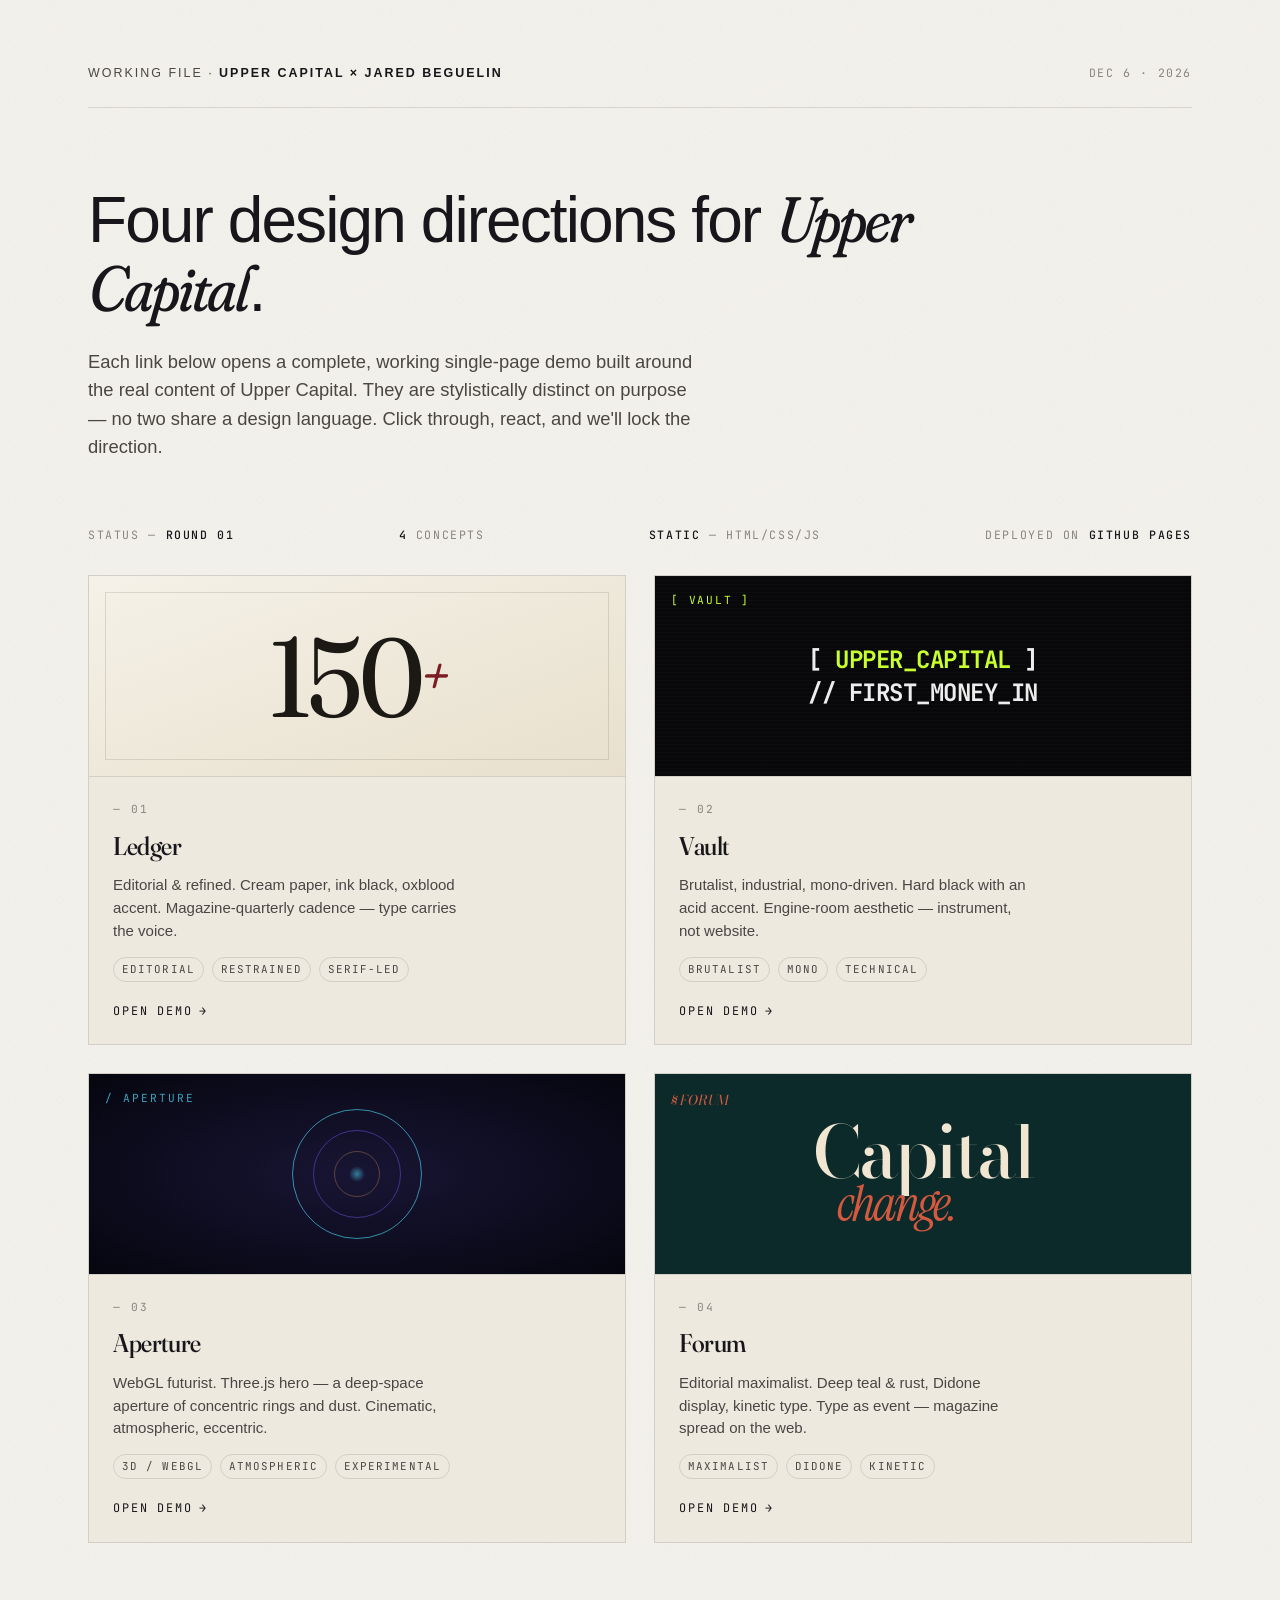
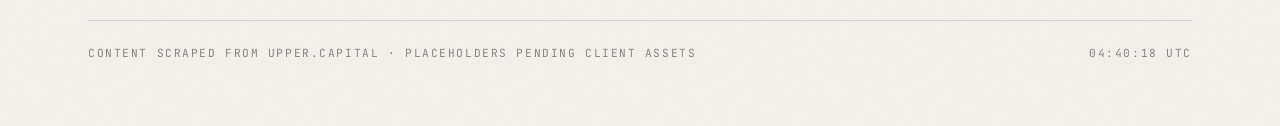
==== index.html @ 336dd20e "Add demo chooser at the root Neutral utility page listing the four concepts with stylised preview ti" ====
<!DOCTYPE html>
<html lang="en">
<head>
  <meta charset="UTF-8" />
  <meta name="viewport" content="width=device-width, initial-scale=1.0" />
  <title>Upper Capital — Design Explorations</title>
  <meta name="description" content="Four design directions for Upper Capital. Pick a vibe." />

  <link rel="preconnect" href="https://fonts.googleapis.com" />
  <link rel="preconnect" href="https://fonts.gstatic.com" crossorigin />
  <!-- Just enough fonts to render each tile's identifying type -->
  <link rel="stylesheet" href="https://fonts.googleapis.com/css2?family=Fraunces:ital,opsz,wght@0,9..144,400..600;1,9..144,400..600&family=JetBrains+Mono:wght@400;500;700&family=Bodoni+Moda:ital,opsz,wght@0,6..96,500;1,6..96,500&family=Unbounded:wght@500..700&family=Instrument+Serif:ital@1&display=swap" />

  <style>
    :root {
      --bg:       #f5f3ee;
      --bg-up:    #ede9df;
      --ink:      #18161a;
      --ink-soft: #4a4644;
      --ink-mute: #8a8480;
      --rule:     rgba(24, 22, 26, 0.12);
      --rule-soft: rgba(24, 22, 26, 0.06);
      --font:     -apple-system, BlinkMacSystemFont, "SF Pro Text", "Segoe UI", Roboto, sans-serif;
    }

    *, *::before, *::after { box-sizing: border-box; }
    * { margin: 0; padding: 0; }

    html, body { height: 100%; }
    body {
      background: var(--bg);
      color: var(--ink);
      font-family: var(--font);
      font-size: 16px;
      line-height: 1.55;
      -webkit-font-smoothing: antialiased;
      -moz-osx-font-smoothing: grayscale;

      background-image:
        url("data:image/svg+xml,%3Csvg xmlns='http://www.w3.org/2000/svg' width='200' height='200'%3E%3Cfilter id='n'%3E%3CfeTurbulence type='fractalNoise' baseFrequency='0.85' numOctaves='2' stitchTiles='stitch'/%3E%3CfeColorMatrix values='0 0 0 0 0.1  0 0 0 0 0.08  0 0 0 0 0.06  0 0 0 0.04 0'/%3E%3C/filter%3E%3Crect width='100%25' height='100%25' filter='url(%23n)'/%3E%3C/svg%3E");
    }

    a { color: inherit; text-decoration: none; }

    .container {
      max-width: 1200px;
      margin: 0 auto;
      padding: clamp(2rem, 5vw, 4rem) clamp(1.25rem, 4vw, 3rem) 4rem;
    }

    /* ----- HEADER ----- */
    .head {
      display: flex;
      justify-content: space-between;
      align-items: baseline;
      gap: 2rem;
      padding-bottom: 1.5rem;
      border-bottom: 1px solid var(--rule);
      margin-bottom: clamp(3rem, 6vw, 5rem);
      flex-wrap: wrap;
    }
    .head__brand {
      font-size: 0.78rem;
      letter-spacing: 0.16em;
      text-transform: uppercase;
      color: var(--ink-soft);
      font-weight: 500;
    }
    .head__brand span { color: var(--ink); font-weight: 600; }
    .head__date {
      font-family: "JetBrains Mono", ui-monospace, monospace;
      font-size: 0.72rem;
      letter-spacing: 0.14em;
      color: var(--ink-mute);
      text-transform: uppercase;
    }

    /* ----- TITLE ----- */
    .title {
      margin-bottom: clamp(2.5rem, 5vw, 4rem);
      max-width: 900px;
    }
    .title h1 {
      font-size: clamp(2rem, 5vw + 0.5rem, 4rem);
      line-height: 1.05;
      letter-spacing: -0.03em;
      font-weight: 500;
      margin-bottom: 1.5rem;
    }
    .title h1 em {
      font-family: "Fraunces", "Times New Roman", serif;
      font-style: italic;
      font-variation-settings: "opsz" 144, "SOFT" 80, "WONK" 1;
      font-weight: 400;
    }
    .title p {
      font-size: clamp(1rem, 1vw + 0.4rem, 1.15rem);
      line-height: 1.55;
      color: var(--ink-soft);
      max-width: 60ch;
    }

    /* ----- META BAR ----- */
    .meta {
      display: flex;
      justify-content: space-between;
      gap: 1rem;
      margin-bottom: 2rem;
      flex-wrap: wrap;
    }
    .meta span {
      font-family: "JetBrains Mono", ui-monospace, monospace;
      font-size: 0.72rem;
      letter-spacing: 0.14em;
      text-transform: uppercase;
      color: var(--ink-mute);
    }
    .meta strong { color: var(--ink); font-weight: 500; }

    /* ----- GRID ----- */
    .grid {
      display: grid;
      grid-template-columns: repeat(2, 1fr);
      gap: clamp(1rem, 2.5vw, 1.75rem);
    }
    @media (max-width: 720px) { .grid { grid-template-columns: 1fr; } }

    .card {
      display: grid;
      grid-template-rows: 200px auto;
      background: var(--bg-up);
      border: 1px solid var(--rule);
      overflow: hidden;
      transition: transform 0.45s cubic-bezier(0.2, 0.7, 0.2, 1),
                  border-color 0.35s ease,
                  box-shadow 0.45s cubic-bezier(0.2, 0.7, 0.2, 1);
      cursor: pointer;
    }
    .card:hover {
      transform: translateY(-4px);
      border-color: rgba(24, 22, 26, 0.4);
      box-shadow: 0 12px 36px -10px rgba(24, 22, 26, 0.18);
    }

    /* ----- TILE PREVIEW (per concept) ------------------------ */
    .tile {
      position: relative;
      overflow: hidden;
      display: grid;
      place-items: center;
      transition: transform 0.6s ease;
    }
    .card:hover .tile { transform: scale(1.03); }

    /* 01 LEDGER */
    .tile--ledger {
      background: linear-gradient(160deg, #f5f1e8, #e8e0cd);
      color: #1c1814;
    }
    .tile--ledger .preview {
      font-family: "Fraunces", "Times New Roman", serif;
      font-size: 7rem;
      font-weight: 400;
      font-variation-settings: "opsz" 144, "SOFT" 50, "WONK" 1;
      line-height: 0.85;
      letter-spacing: -0.04em;
    }
    .tile--ledger .preview span {
      font-style: italic;
      color: #7a1d24;
      font-variation-settings: "opsz" 144, "SOFT" 100, "WONK" 1;
      font-size: 0.5em;
      vertical-align: 0.4em;
    }
    .tile--ledger::after {
      content: "";
      position: absolute; inset: 1rem;
      border: 1px solid rgba(28, 24, 20, 0.12);
      pointer-events: none;
    }

    /* 02 VAULT */
    .tile--vault {
      background: #08080a;
      color: #ededed;
    }
    .tile--vault .preview {
      font-family: "JetBrains Mono", ui-monospace, monospace;
      font-weight: 700;
      font-size: 1.5rem;
      letter-spacing: -0.02em;
      text-align: center;
      line-height: 1.4;
    }
    .tile--vault .preview .hl { color: #c8ff2c; }
    .tile--vault::before {
      content: "";
      position: absolute; inset: 0;
      background:
        repeating-linear-gradient(0deg, transparent 0px, transparent 3px, rgba(255,255,255,0.02) 3px, rgba(255,255,255,0.02) 4px);
    }
    .tile--vault::after {
      content: "[ VAULT ]";
      position: absolute;
      top: 1rem; left: 1rem;
      font-family: "JetBrains Mono", ui-monospace, monospace;
      font-size: 0.7rem;
      letter-spacing: 0.16em;
      color: #c8ff2c;
    }

    /* 03 APERTURE */
    .tile--aperture {
      background: radial-gradient(ellipse at 50% 50%, #181534, #05060f);
      color: #e8edf5;
    }
    .tile--aperture .preview {
      position: relative;
      width: 130px;
      height: 130px;
    }
    .tile--aperture .ring {
      position: absolute; inset: 0;
      border-radius: 50%;
      border: 1px solid rgba(79, 227, 255, 0.4);
    }
    .tile--aperture .ring:nth-child(1) { inset: 0; border-color: rgba(79, 227, 255, 0.6); animation: ap-spin 18s linear infinite; }
    .tile--aperture .ring:nth-child(2) { inset: 16%; border-color: rgba(124, 92, 255, 0.45); animation: ap-spin 30s linear infinite reverse; }
    .tile--aperture .ring:nth-child(3) { inset: 32%; border-color: rgba(255, 176, 102, 0.3); animation: ap-spin 42s linear infinite; }
    .tile--aperture .ring:nth-child(4) {
      inset: 44%;
      background: radial-gradient(circle, rgba(79, 227, 255, 0.5), transparent 70%);
      border: none;
    }
    @keyframes ap-spin { to { transform: rotate(360deg); } }
    .tile--aperture::after {
      content: "/ APERTURE";
      position: absolute;
      top: 1rem; left: 1rem;
      font-family: "JetBrains Mono", ui-monospace, monospace;
      font-size: 0.7rem;
      letter-spacing: 0.18em;
      color: #4fe3ff;
      opacity: 0.7;
    }

    /* 04 FORUM */
    .tile--forum {
      background: #0d2a2b;
      color: #f0e6d2;
      overflow: hidden;
    }
    .tile--forum .preview {
      font-family: "Bodoni Moda", "Didot", serif;
      font-weight: 500;
      font-size: 4.5rem;
      letter-spacing: -0.04em;
      line-height: 0.85;
      font-variation-settings: "opsz" 96;
    }
    .tile--forum .preview em {
      font-family: "Instrument Serif", serif;
      font-style: italic;
      color: #d4593f;
      font-weight: 400;
      display: block;
      margin-left: 1.5rem;
      font-size: 0.7em;
    }
    .tile--forum::after {
      content: "§ FORUM";
      position: absolute;
      top: 1rem; left: 1rem;
      font-family: "Bodoni Moda", serif;
      font-style: italic;
      font-size: 0.85rem;
      color: #d4593f;
      font-variation-settings: "opsz" 24;
    }

    /* ----- CARD BODY ----- */
    .card__body {
      padding: 1.5rem;
      display: grid;
      gap: 0.5rem;
      align-content: start;
      border-top: 1px solid var(--rule);
    }
    .card__no {
      font-family: "JetBrains Mono", ui-monospace, monospace;
      font-size: 0.7rem;
      letter-spacing: 0.18em;
      color: var(--ink-mute);
      text-transform: uppercase;
    }
    .card__name {
      font-family: "Fraunces", Georgia, serif;
      font-weight: 500;
      font-size: 1.6rem;
      letter-spacing: -0.015em;
      font-variation-settings: "opsz" 144, "SOFT" 20;
      color: var(--ink);
    }
    .card__desc {
      font-size: 0.94rem;
      line-height: 1.5;
      color: var(--ink-soft);
      max-width: 42ch;
    }
    .card__tags {
      display: flex;
      gap: 0.5rem;
      flex-wrap: wrap;
      margin-top: 0.4rem;
    }
    .tag {
      font-family: "JetBrains Mono", ui-monospace, monospace;
      font-size: 0.68rem;
      letter-spacing: 0.1em;
      text-transform: uppercase;
      color: var(--ink-soft);
      padding: 0.2rem 0.5rem;
      border: 1px solid var(--rule);
      border-radius: 999px;
    }
    .card__open {
      display: inline-flex;
      align-items: center;
      gap: 0.4rem;
      margin-top: 0.75rem;
      font-family: "JetBrains Mono", ui-monospace, monospace;
      font-size: 0.74rem;
      letter-spacing: 0.16em;
      text-transform: uppercase;
      color: var(--ink);
      transition: gap 0.3s ease;
    }
    .card:hover .card__open { gap: 0.7rem; }
    .card__open .arr { display: inline-block; transition: transform 0.3s ease; }
    .card:hover .card__open .arr { transform: translateX(3px); }

    /* ----- FOOTER ----- */
    .foot {
      margin-top: clamp(3rem, 6vw, 5rem);
      padding-top: 1.5rem;
      border-top: 1px solid var(--rule);
      display: flex;
      justify-content: space-between;
      flex-wrap: wrap;
      gap: 1rem;
      font-family: "JetBrains Mono", ui-monospace, monospace;
      font-size: 0.7rem;
      letter-spacing: 0.14em;
      color: var(--ink-mute);
      text-transform: uppercase;
    }

    @media (prefers-reduced-motion: reduce) {
      *, *::before, *::after { animation: none !important; transition: none !important; }
    }
  </style>
</head>
<body>

  <div class="container">

    <div class="head">
      <div class="head__brand">
        Working file · <span>Upper Capital × Jared Beguelin</span>
      </div>
      <div class="head__date" id="date">— · — · —</div>
    </div>

    <div class="title">
      <h1>Four design directions for <em>Upper Capital</em>.</h1>
      <p>
        Each link below opens a complete, working single-page demo built around the real content
        of Upper Capital. They are stylistically distinct on purpose — no two share a design language.
        Click through, react, and we'll lock the direction.
      </p>
    </div>

    <div class="meta">
      <span>Status — <strong>Round 01</strong></span>
      <span><strong>4</strong> concepts</span>
      <span><strong>Static</strong> — HTML/CSS/JS</span>
      <span>Deployed on <strong>GitHub Pages</strong></span>
    </div>

    <div class="grid">

      <!-- 01 LEDGER -->
      <a class="card" href="demos/01-ledger/index.html">
        <div class="tile tile--ledger">
          <div class="preview">150<span>+</span></div>
        </div>
        <div class="card__body">
          <span class="card__no">— 01</span>
          <span class="card__name">Ledger</span>
          <p class="card__desc">Editorial &amp; refined. Cream paper, ink black, oxblood accent. Magazine-quarterly cadence — type carries the voice.</p>
          <div class="card__tags">
            <span class="tag">Editorial</span>
            <span class="tag">Restrained</span>
            <span class="tag">Serif-led</span>
          </div>
          <span class="card__open">Open demo <span class="arr">→</span></span>
        </div>
      </a>

      <!-- 02 VAULT -->
      <a class="card" href="demos/02-vault/index.html">
        <div class="tile tile--vault">
          <div class="preview">
            [ <span class="hl">UPPER_CAPITAL</span> ]<br/>
            // FIRST_MONEY_IN
          </div>
        </div>
        <div class="card__body">
          <span class="card__no">— 02</span>
          <span class="card__name">Vault</span>
          <p class="card__desc">Brutalist, industrial, mono-driven. Hard black with an acid accent. Engine-room aesthetic — instrument, not website.</p>
          <div class="card__tags">
            <span class="tag">Brutalist</span>
            <span class="tag">Mono</span>
            <span class="tag">Technical</span>
          </div>
          <span class="card__open">Open demo <span class="arr">→</span></span>
        </div>
      </a>

      <!-- 03 APERTURE -->
      <a class="card" href="demos/03-aperture/index.html">
        <div class="tile tile--aperture">
          <div class="preview">
            <span class="ring"></span>
            <span class="ring"></span>
            <span class="ring"></span>
            <span class="ring"></span>
          </div>
        </div>
        <div class="card__body">
          <span class="card__no">— 03</span>
          <span class="card__name">Aperture</span>
          <p class="card__desc">WebGL futurist. Three.js hero — a deep-space aperture of concentric rings and dust. Cinematic, atmospheric, eccentric.</p>
          <div class="card__tags">
            <span class="tag">3D / WebGL</span>
            <span class="tag">Atmospheric</span>
            <span class="tag">Experimental</span>
          </div>
          <span class="card__open">Open demo <span class="arr">→</span></span>
        </div>
      </a>

      <!-- 04 FORUM -->
      <a class="card" href="demos/04-forum/index.html">
        <div class="tile tile--forum">
          <div class="preview">
            Capital
            <em>change.</em>
          </div>
        </div>
        <div class="card__body">
          <span class="card__no">— 04</span>
          <span class="card__name">Forum</span>
          <p class="card__desc">Editorial maximalist. Deep teal &amp; rust, Didone display, kinetic type. Type as event — magazine spread on the web.</p>
          <div class="card__tags">
            <span class="tag">Maximalist</span>
            <span class="tag">Didone</span>
            <span class="tag">Kinetic</span>
          </div>
          <span class="card__open">Open demo <span class="arr">→</span></span>
        </div>
      </a>

    </div>

    <div class="foot">
      <span>Content scraped from upper.capital · placeholders pending client assets</span>
      <span id="footer-time">— · — · —</span>
    </div>
  </div>

  <script>
    // Stamp the date in a quietly system-y way.
    (function () {
      const d = new Date();
      const months = ["JAN","FEB","MAR","APR","MAY","JUN","JUL","AUG","SEP","OCT","NOV","DEC"];
      const dateStr = `${months[d.getMonth()]} ${d.getDate()} · ${d.getFullYear()}`;
      const el = document.getElementById("date");
      if (el) el.textContent = dateStr;

      function tick() {
        const t = new Date();
        const p = (n) => String(n).padStart(2, "0");
        const s = `${p(t.getUTCHours())}:${p(t.getUTCMinutes())}:${p(t.getUTCSeconds())} UTC`;
        const ft = document.getElementById("footer-time");
        if (ft) ft.textContent = s;
      }
      tick();
      setInterval(tick, 1000);
    })();
  </script>
</body>
</html>
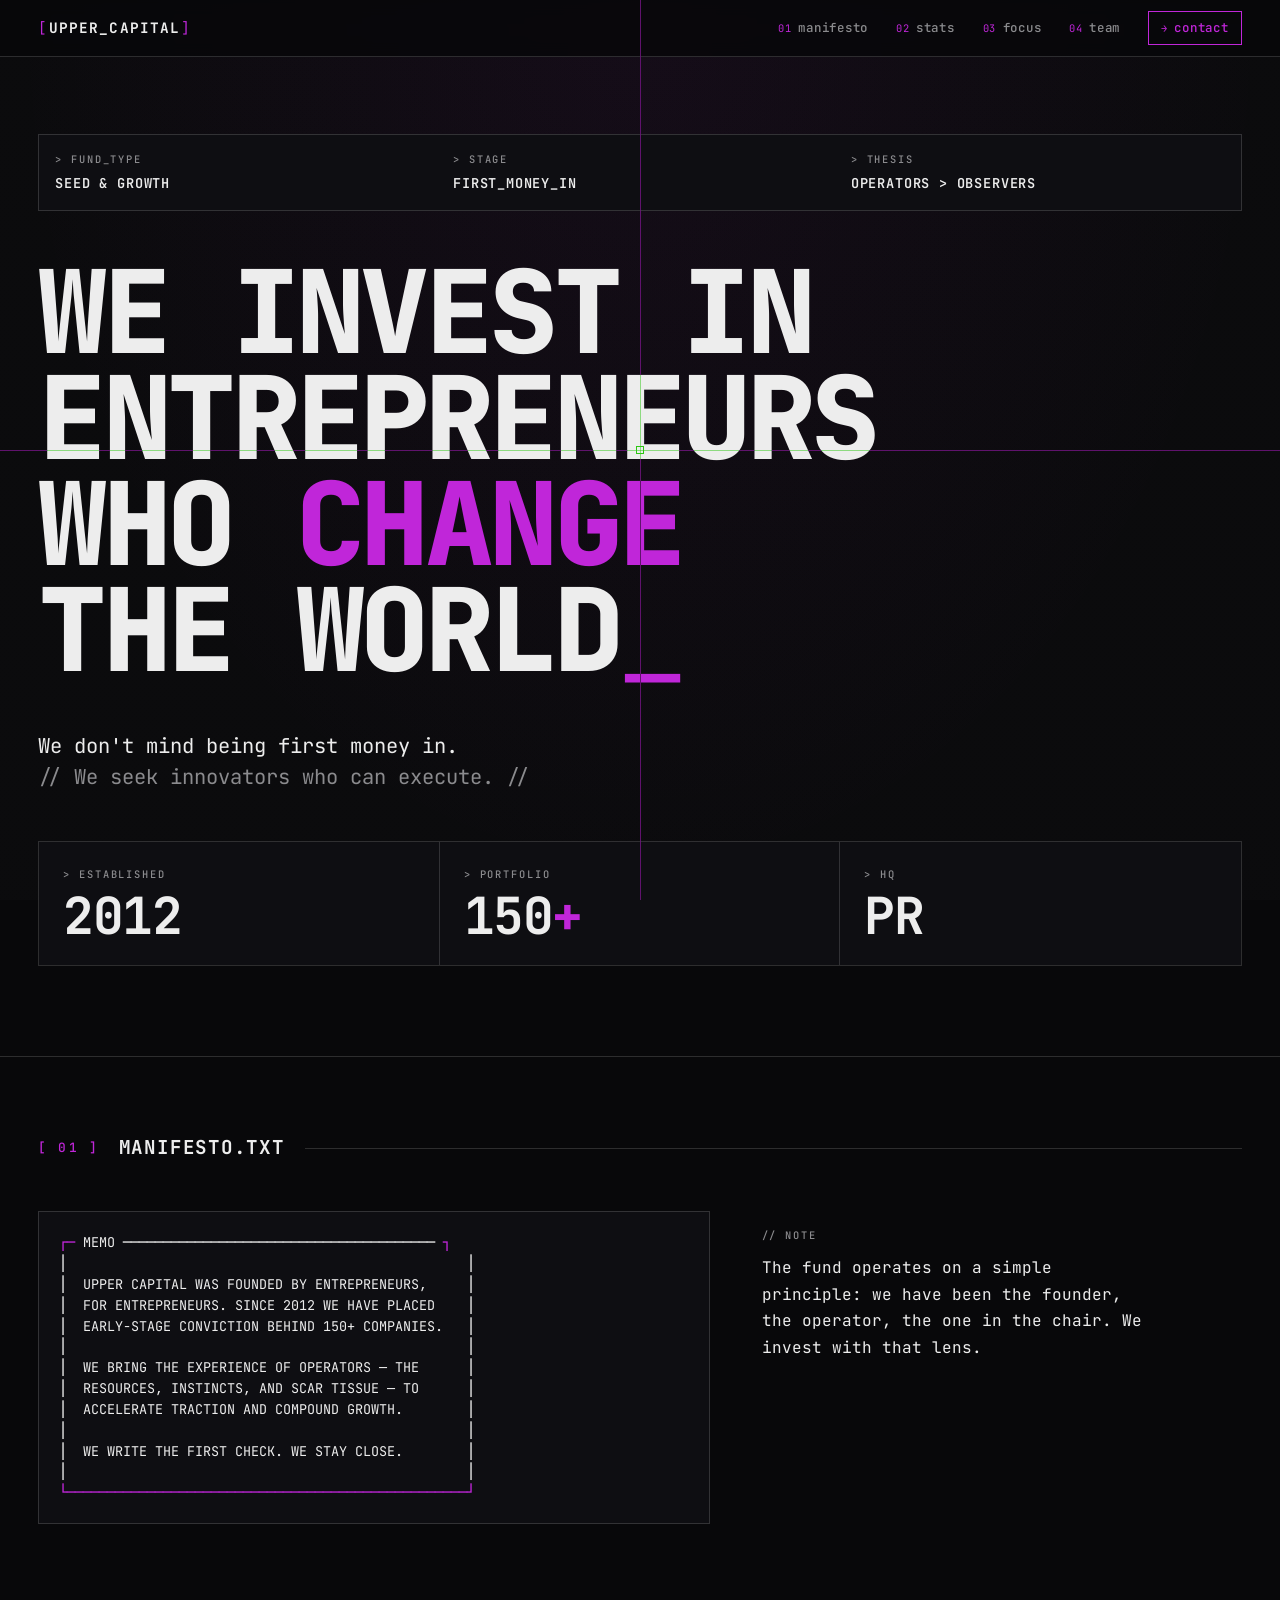
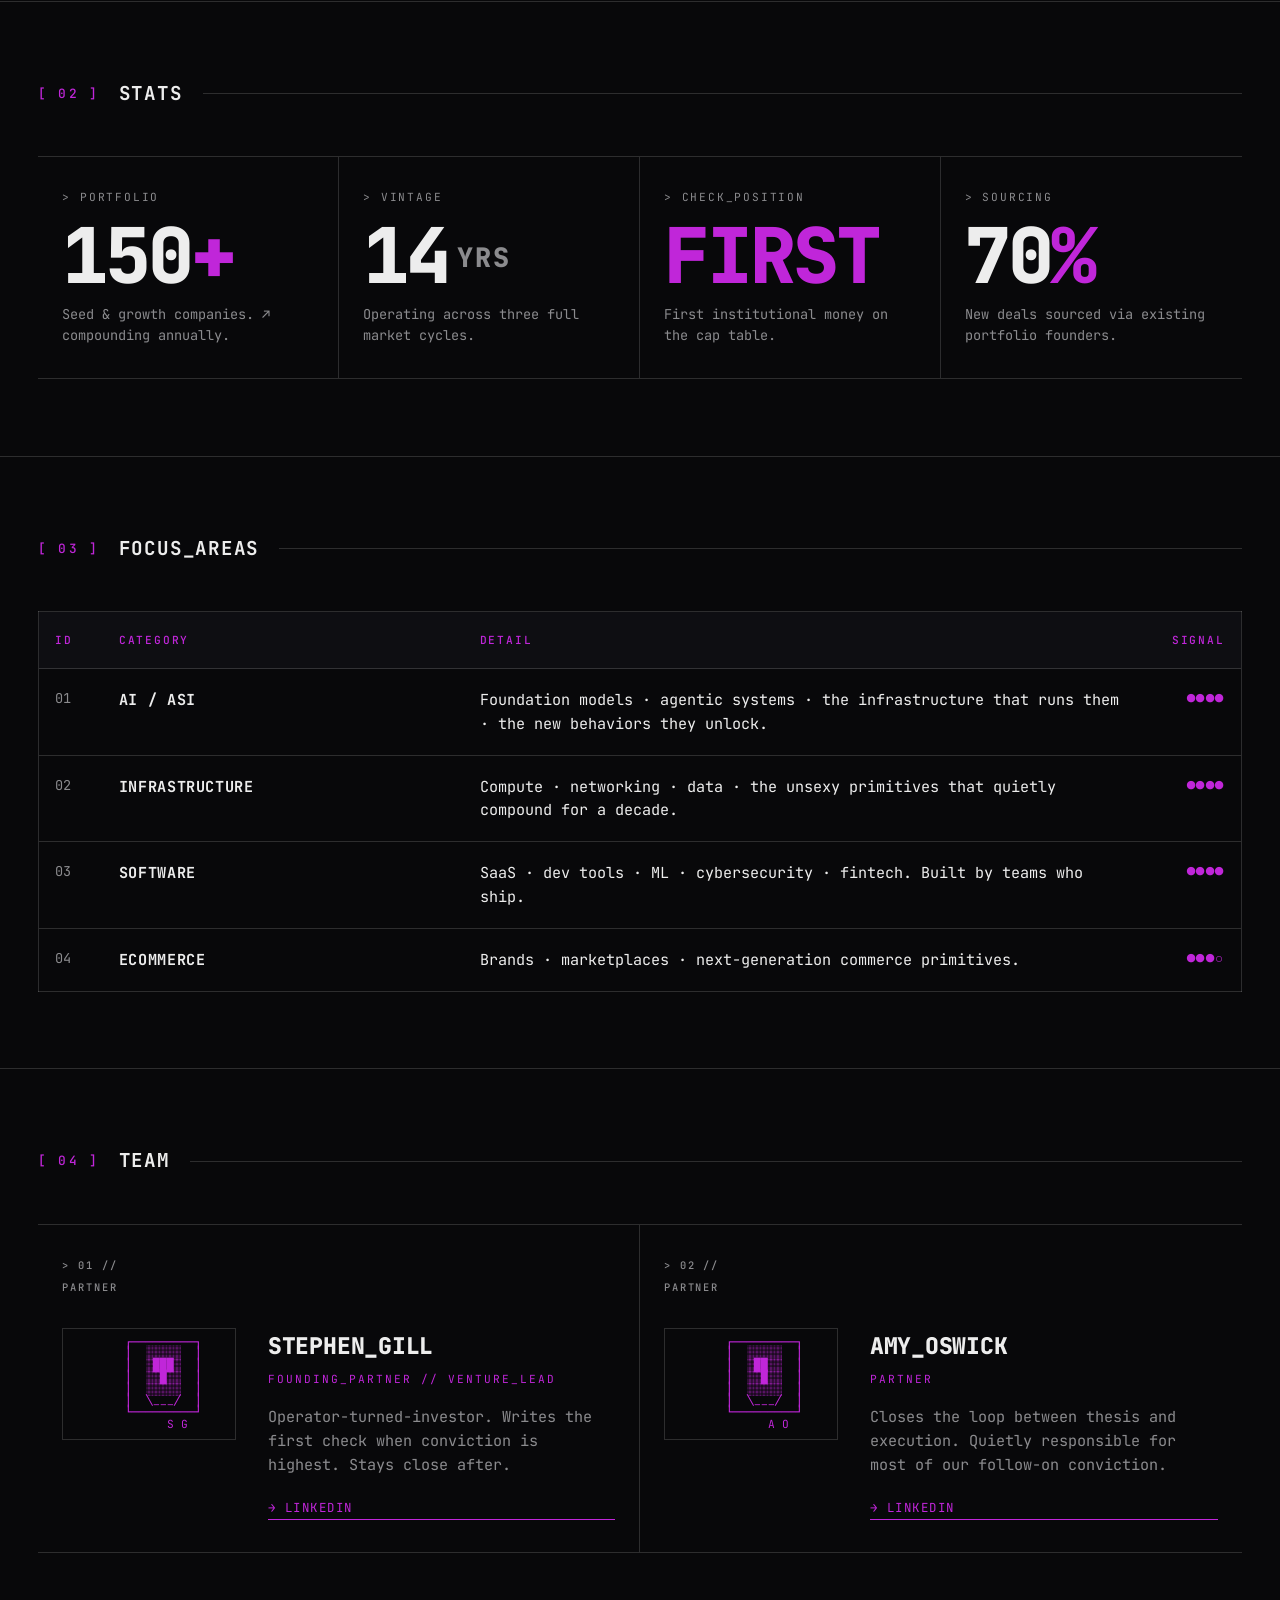
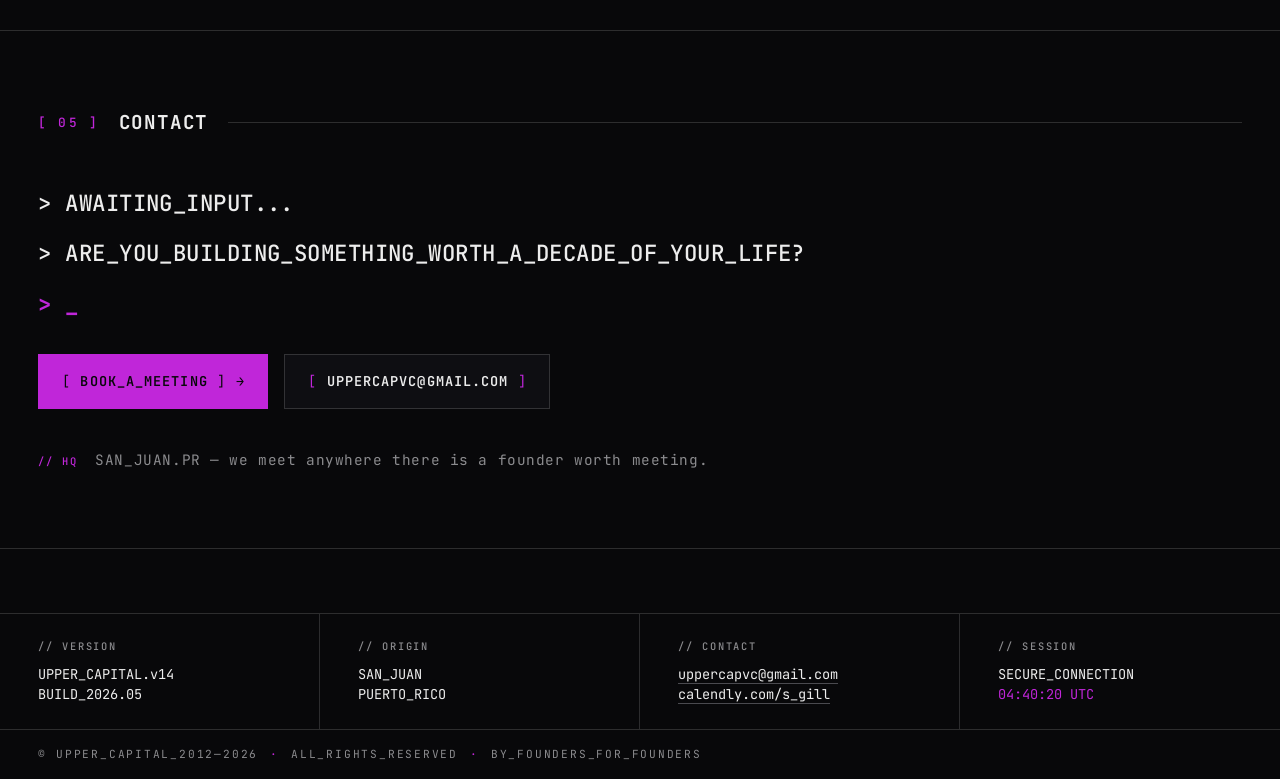
==== commit 3fa7c4d6: "Promote VAULT to root + recolour to electric fuchsia Client picked concept 02 (VAULT) as the directi" ====
--- a/index.html
+++ b/index.html
@@ -3,502 +3,342 @@
 <head>
   <meta charset="UTF-8" />
   <meta name="viewport" content="width=device-width, initial-scale=1.0" />
-  <title>Upper Capital — Design Explorations</title>
-  <meta name="description" content="Four design directions for Upper Capital. Pick a vibe." />
-
+  <title>Upper Capital // Vault</title>
+  <meta name="description" content="Upper Capital — a seed and growth venture fund. Operators. First money in. San Juan, PR." />
+
+  <!-- Fonts: JetBrains Mono dominant. Single-family discipline. -->
   <link rel="preconnect" href="https://fonts.googleapis.com" />
   <link rel="preconnect" href="https://fonts.gstatic.com" crossorigin />
-  <!-- Just enough fonts to render each tile's identifying type -->
-  <link rel="stylesheet" href="https://fonts.googleapis.com/css2?family=Fraunces:ital,opsz,wght@0,9..144,400..600;1,9..144,400..600&family=JetBrains+Mono:wght@400;500;700&family=Bodoni+Moda:ital,opsz,wght@0,6..96,500;1,6..96,500&family=Unbounded:wght@500..700&family=Instrument+Serif:ital@1&display=swap" />
-
-  <style>
-    :root {
-      --bg:       #f5f3ee;
-      --bg-up:    #ede9df;
-      --ink:      #18161a;
-      --ink-soft: #4a4644;
-      --ink-mute: #8a8480;
-      --rule:     rgba(24, 22, 26, 0.12);
-      --rule-soft: rgba(24, 22, 26, 0.06);
-      --font:     -apple-system, BlinkMacSystemFont, "SF Pro Text", "Segoe UI", Roboto, sans-serif;
-    }
-
-    *, *::before, *::after { box-sizing: border-box; }
-    * { margin: 0; padding: 0; }
-
-    html, body { height: 100%; }
-    body {
-      background: var(--bg);
-      color: var(--ink);
-      font-family: var(--font);
-      font-size: 16px;
-      line-height: 1.55;
-      -webkit-font-smoothing: antialiased;
-      -moz-osx-font-smoothing: grayscale;
-
-      background-image:
-        url("data:image/svg+xml,%3Csvg xmlns='http://www.w3.org/2000/svg' width='200' height='200'%3E%3Cfilter id='n'%3E%3CfeTurbulence type='fractalNoise' baseFrequency='0.85' numOctaves='2' stitchTiles='stitch'/%3E%3CfeColorMatrix values='0 0 0 0 0.1  0 0 0 0 0.08  0 0 0 0 0.06  0 0 0 0.04 0'/%3E%3C/filter%3E%3Crect width='100%25' height='100%25' filter='url(%23n)'/%3E%3C/svg%3E");
-    }
-
-    a { color: inherit; text-decoration: none; }
-
-    .container {
-      max-width: 1200px;
-      margin: 0 auto;
-      padding: clamp(2rem, 5vw, 4rem) clamp(1.25rem, 4vw, 3rem) 4rem;
-    }
-
-    /* ----- HEADER ----- */
-    .head {
-      display: flex;
-      justify-content: space-between;
-      align-items: baseline;
-      gap: 2rem;
-      padding-bottom: 1.5rem;
-      border-bottom: 1px solid var(--rule);
-      margin-bottom: clamp(3rem, 6vw, 5rem);
-      flex-wrap: wrap;
-    }
-    .head__brand {
-      font-size: 0.78rem;
-      letter-spacing: 0.16em;
-      text-transform: uppercase;
-      color: var(--ink-soft);
-      font-weight: 500;
-    }
-    .head__brand span { color: var(--ink); font-weight: 600; }
-    .head__date {
-      font-family: "JetBrains Mono", ui-monospace, monospace;
-      font-size: 0.72rem;
-      letter-spacing: 0.14em;
-      color: var(--ink-mute);
-      text-transform: uppercase;
-    }
-
-    /* ----- TITLE ----- */
-    .title {
-      margin-bottom: clamp(2.5rem, 5vw, 4rem);
-      max-width: 900px;
-    }
-    .title h1 {
-      font-size: clamp(2rem, 5vw + 0.5rem, 4rem);
-      line-height: 1.05;
-      letter-spacing: -0.03em;
-      font-weight: 500;
-      margin-bottom: 1.5rem;
-    }
-    .title h1 em {
-      font-family: "Fraunces", "Times New Roman", serif;
-      font-style: italic;
-      font-variation-settings: "opsz" 144, "SOFT" 80, "WONK" 1;
-      font-weight: 400;
-    }
-    .title p {
-      font-size: clamp(1rem, 1vw + 0.4rem, 1.15rem);
-      line-height: 1.55;
-      color: var(--ink-soft);
-      max-width: 60ch;
-    }
-
-    /* ----- META BAR ----- */
-    .meta {
-      display: flex;
-      justify-content: space-between;
-      gap: 1rem;
-      margin-bottom: 2rem;
-      flex-wrap: wrap;
-    }
-    .meta span {
-      font-family: "JetBrains Mono", ui-monospace, monospace;
-      font-size: 0.72rem;
-      letter-spacing: 0.14em;
-      text-transform: uppercase;
-      color: var(--ink-mute);
-    }
-    .meta strong { color: var(--ink); font-weight: 500; }
-
-    /* ----- GRID ----- */
-    .grid {
-      display: grid;
-      grid-template-columns: repeat(2, 1fr);
-      gap: clamp(1rem, 2.5vw, 1.75rem);
-    }
-    @media (max-width: 720px) { .grid { grid-template-columns: 1fr; } }
-
-    .card {
-      display: grid;
-      grid-template-rows: 200px auto;
-      background: var(--bg-up);
-      border: 1px solid var(--rule);
-      overflow: hidden;
-      transition: transform 0.45s cubic-bezier(0.2, 0.7, 0.2, 1),
-                  border-color 0.35s ease,
-                  box-shadow 0.45s cubic-bezier(0.2, 0.7, 0.2, 1);
-      cursor: pointer;
-    }
-    .card:hover {
-      transform: translateY(-4px);
-      border-color: rgba(24, 22, 26, 0.4);
-      box-shadow: 0 12px 36px -10px rgba(24, 22, 26, 0.18);
-    }
-
-    /* ----- TILE PREVIEW (per concept) ------------------------ */
-    .tile {
-      position: relative;
-      overflow: hidden;
-      display: grid;
-      place-items: center;
-      transition: transform 0.6s ease;
-    }
-    .card:hover .tile { transform: scale(1.03); }
-
-    /* 01 LEDGER */
-    .tile--ledger {
-      background: linear-gradient(160deg, #f5f1e8, #e8e0cd);
-      color: #1c1814;
-    }
-    .tile--ledger .preview {
-      font-family: "Fraunces", "Times New Roman", serif;
-      font-size: 7rem;
-      font-weight: 400;
-      font-variation-settings: "opsz" 144, "SOFT" 50, "WONK" 1;
-      line-height: 0.85;
-      letter-spacing: -0.04em;
-    }
-    .tile--ledger .preview span {
-      font-style: italic;
-      color: #7a1d24;
-      font-variation-settings: "opsz" 144, "SOFT" 100, "WONK" 1;
-      font-size: 0.5em;
-      vertical-align: 0.4em;
-    }
-    .tile--ledger::after {
-      content: "";
-      position: absolute; inset: 1rem;
-      border: 1px solid rgba(28, 24, 20, 0.12);
-      pointer-events: none;
-    }
-
-    /* 02 VAULT */
-    .tile--vault {
-      background: #08080a;
-      color: #ededed;
-    }
-    .tile--vault .preview {
-      font-family: "JetBrains Mono", ui-monospace, monospace;
-      font-weight: 700;
-      font-size: 1.5rem;
-      letter-spacing: -0.02em;
-      text-align: center;
-      line-height: 1.4;
-    }
-    .tile--vault .preview .hl { color: #c8ff2c; }
-    .tile--vault::before {
-      content: "";
-      position: absolute; inset: 0;
-      background:
-        repeating-linear-gradient(0deg, transparent 0px, transparent 3px, rgba(255,255,255,0.02) 3px, rgba(255,255,255,0.02) 4px);
-    }
-    .tile--vault::after {
-      content: "[ VAULT ]";
-      position: absolute;
-      top: 1rem; left: 1rem;
-      font-family: "JetBrains Mono", ui-monospace, monospace;
-      font-size: 0.7rem;
-      letter-spacing: 0.16em;
-      color: #c8ff2c;
-    }
-
-    /* 03 APERTURE */
-    .tile--aperture {
-      background: radial-gradient(ellipse at 50% 50%, #181534, #05060f);
-      color: #e8edf5;
-    }
-    .tile--aperture .preview {
-      position: relative;
-      width: 130px;
-      height: 130px;
-    }
-    .tile--aperture .ring {
-      position: absolute; inset: 0;
-      border-radius: 50%;
-      border: 1px solid rgba(79, 227, 255, 0.4);
-    }
-    .tile--aperture .ring:nth-child(1) { inset: 0; border-color: rgba(79, 227, 255, 0.6); animation: ap-spin 18s linear infinite; }
-    .tile--aperture .ring:nth-child(2) { inset: 16%; border-color: rgba(124, 92, 255, 0.45); animation: ap-spin 30s linear infinite reverse; }
-    .tile--aperture .ring:nth-child(3) { inset: 32%; border-color: rgba(255, 176, 102, 0.3); animation: ap-spin 42s linear infinite; }
-    .tile--aperture .ring:nth-child(4) {
-      inset: 44%;
-      background: radial-gradient(circle, rgba(79, 227, 255, 0.5), transparent 70%);
-      border: none;
-    }
-    @keyframes ap-spin { to { transform: rotate(360deg); } }
-    .tile--aperture::after {
-      content: "/ APERTURE";
-      position: absolute;
-      top: 1rem; left: 1rem;
-      font-family: "JetBrains Mono", ui-monospace, monospace;
-      font-size: 0.7rem;
-      letter-spacing: 0.18em;
-      color: #4fe3ff;
-      opacity: 0.7;
-    }
-
-    /* 04 FORUM */
-    .tile--forum {
-      background: #0d2a2b;
-      color: #f0e6d2;
-      overflow: hidden;
-    }
-    .tile--forum .preview {
-      font-family: "Bodoni Moda", "Didot", serif;
-      font-weight: 500;
-      font-size: 4.5rem;
-      letter-spacing: -0.04em;
-      line-height: 0.85;
-      font-variation-settings: "opsz" 96;
-    }
-    .tile--forum .preview em {
-      font-family: "Instrument Serif", serif;
-      font-style: italic;
-      color: #d4593f;
-      font-weight: 400;
-      display: block;
-      margin-left: 1.5rem;
-      font-size: 0.7em;
-    }
-    .tile--forum::after {
-      content: "§ FORUM";
-      position: absolute;
-      top: 1rem; left: 1rem;
-      font-family: "Bodoni Moda", serif;
-      font-style: italic;
-      font-size: 0.85rem;
-      color: #d4593f;
-      font-variation-settings: "opsz" 24;
-    }
-
-    /* ----- CARD BODY ----- */
-    .card__body {
-      padding: 1.5rem;
-      display: grid;
-      gap: 0.5rem;
-      align-content: start;
-      border-top: 1px solid var(--rule);
-    }
-    .card__no {
-      font-family: "JetBrains Mono", ui-monospace, monospace;
-      font-size: 0.7rem;
-      letter-spacing: 0.18em;
-      color: var(--ink-mute);
-      text-transform: uppercase;
-    }
-    .card__name {
-      font-family: "Fraunces", Georgia, serif;
-      font-weight: 500;
-      font-size: 1.6rem;
-      letter-spacing: -0.015em;
-      font-variation-settings: "opsz" 144, "SOFT" 20;
-      color: var(--ink);
-    }
-    .card__desc {
-      font-size: 0.94rem;
-      line-height: 1.5;
-      color: var(--ink-soft);
-      max-width: 42ch;
-    }
-    .card__tags {
-      display: flex;
-      gap: 0.5rem;
-      flex-wrap: wrap;
-      margin-top: 0.4rem;
-    }
-    .tag {
-      font-family: "JetBrains Mono", ui-monospace, monospace;
-      font-size: 0.68rem;
-      letter-spacing: 0.1em;
-      text-transform: uppercase;
-      color: var(--ink-soft);
-      padding: 0.2rem 0.5rem;
-      border: 1px solid var(--rule);
-      border-radius: 999px;
-    }
-    .card__open {
-      display: inline-flex;
-      align-items: center;
-      gap: 0.4rem;
-      margin-top: 0.75rem;
-      font-family: "JetBrains Mono", ui-monospace, monospace;
-      font-size: 0.74rem;
-      letter-spacing: 0.16em;
-      text-transform: uppercase;
-      color: var(--ink);
-      transition: gap 0.3s ease;
-    }
-    .card:hover .card__open { gap: 0.7rem; }
-    .card__open .arr { display: inline-block; transition: transform 0.3s ease; }
-    .card:hover .card__open .arr { transform: translateX(3px); }
-
-    /* ----- FOOTER ----- */
-    .foot {
-      margin-top: clamp(3rem, 6vw, 5rem);
-      padding-top: 1.5rem;
-      border-top: 1px solid var(--rule);
-      display: flex;
-      justify-content: space-between;
-      flex-wrap: wrap;
-      gap: 1rem;
-      font-family: "JetBrains Mono", ui-monospace, monospace;
-      font-size: 0.7rem;
-      letter-spacing: 0.14em;
-      color: var(--ink-mute);
-      text-transform: uppercase;
-    }
-
-    @media (prefers-reduced-motion: reduce) {
-      *, *::before, *::after { animation: none !important; transition: none !important; }
-    }
-  </style>
+  <link rel="stylesheet" href="https://fonts.googleapis.com/css2?family=JetBrains+Mono:ital,wght@0,100..800;1,100..800&display=swap" />
+
+  <link rel="stylesheet" href="styles.css" />
 </head>
 <body>
 
-  <div class="container">
-
-    <div class="head">
-      <div class="head__brand">
-        Working file · <span>Upper Capital × Jared Beguelin</span>
-      </div>
-      <div class="head__date" id="date">— · — · —</div>
+  <!-- Crosshair cursor (visual marker) -->
+  <div class="crosshair" id="crosshair" aria-hidden="true">
+    <span class="crosshair__v"></span>
+    <span class="crosshair__h"></span>
+    <span class="crosshair__dot"></span>
+  </div>
+
+  <!-- ============================================================
+       NAV
+       ============================================================ -->
+  <nav class="nav">
+    <div class="nav__inner">
+      <a class="nav__brand" href="#top">
+        <span class="brackets">[</span>UPPER_CAPITAL<span class="brackets">]</span>
+      </a>
+      <div class="nav__links">
+        <a href="#manifesto"><span class="num">01</span> manifesto</a>
+        <a href="#stats"><span class="num">02</span> stats</a>
+        <a href="#focus"><span class="num">03</span> focus</a>
+        <a href="#team"><span class="num">04</span> team</a>
+        <a href="#contact" class="nav__cta"><span class="num">→</span> contact</a>
+      </div>
     </div>
-
-    <div class="title">
-      <h1>Four design directions for <em>Upper Capital</em>.</h1>
-      <p>
-        Each link below opens a complete, working single-page demo built around the real content
-        of Upper Capital. They are stylistically distinct on purpose — no two share a design language.
-        Click through, react, and we'll lock the direction.
-      </p>
+  </nav>
+
+  <main id="top">
+
+    <!-- ============================================================
+         HERO
+         ============================================================ -->
+    <section class="hero">
+      <div class="hero__grid">
+        <div class="hero__meta">
+          <div class="meta-block">
+            <span class="meta-label">> FUND_TYPE</span>
+            <span class="meta-value">SEED &amp; GROWTH</span>
+          </div>
+          <div class="meta-block">
+            <span class="meta-label">> STAGE</span>
+            <span class="meta-value">FIRST_MONEY_IN</span>
+          </div>
+          <div class="meta-block">
+            <span class="meta-label">> THESIS</span>
+            <span class="meta-value">OPERATORS &gt; OBSERVERS</span>
+          </div>
+        </div>
+
+        <h1 class="hero__headline">
+          <span class="line">WE INVEST IN</span>
+          <span class="line">ENTREPRENEURS</span>
+          <span class="line"><span class="hl">WHO <span data-scramble="CHANGE">CHANGE</span></span></span>
+          <span class="line">THE WORLD<span class="caret">_</span></span>
+        </h1>
+
+        <div class="hero__deck">
+          <p>
+            We don't mind being first money in.
+            <br/>
+            <span class="muted">// We seek innovators who can execute. //</span>
+          </p>
+        </div>
+
+        <div class="hero__footer">
+          <div class="frame">
+            <span class="meta-label">> ESTABLISHED</span>
+            <span class="meta-value-lg">2012</span>
+          </div>
+          <div class="frame">
+            <span class="meta-label">> PORTFOLIO</span>
+            <span class="meta-value-lg">150<span class="hl">+</span></span>
+          </div>
+          <div class="frame">
+            <span class="meta-label">> HQ</span>
+            <span class="meta-value-lg">PR</span>
+          </div>
+        </div>
+      </div>
+    </section>
+
+    <!-- ============================================================
+         MANIFESTO
+         ============================================================ -->
+    <section class="manifesto" id="manifesto">
+      <header class="section-head">
+        <span class="section-head__num">[ 01 ]</span>
+        <h2 class="section-head__title">MANIFESTO.txt</h2>
+        <span class="section-head__rule"></span>
+      </header>
+
+      <div class="manifesto__body">
+        <pre class="ascii-box"><span class="hl">┌─</span> MEMO ─────────────────────────────────────── <span class="hl">┐</span>
+│                                                  │
+│  UPPER CAPITAL WAS FOUNDED BY ENTREPRENEURS,     │
+│  FOR ENTREPRENEURS. SINCE 2012 WE HAVE PLACED    │
+│  EARLY-STAGE CONVICTION BEHIND 150+ COMPANIES.   │
+│                                                  │
+│  WE BRING THE EXPERIENCE OF OPERATORS — THE      │
+│  RESOURCES, INSTINCTS, AND SCAR TISSUE — TO      │
+│  ACCELERATE TRACTION AND COMPOUND GROWTH.        │
+│                                                  │
+│  WE WRITE THE FIRST CHECK. WE STAY CLOSE.        │
+│                                                  │
+<span class="hl">└──────────────────────────────────────────────────┘</span></pre>
+
+        <div class="manifesto__caption">
+          <span class="meta-label">// note</span>
+          <p>The fund operates on a simple principle: we have been the founder, the operator, the one in the chair. We invest with that lens.</p>
+        </div>
+      </div>
+    </section>
+
+    <!-- ============================================================
+         STATS
+         ============================================================ -->
+    <section class="stats" id="stats">
+      <header class="section-head">
+        <span class="section-head__num">[ 02 ]</span>
+        <h2 class="section-head__title">STATS</h2>
+        <span class="section-head__rule"></span>
+      </header>
+
+      <div class="stats__grid">
+        <article class="stat">
+          <div class="stat__label">> PORTFOLIO</div>
+          <div class="stat__value">150<span class="hl">+</span></div>
+          <div class="stat__detail">Seed &amp; growth companies. ↗ compounding annually.</div>
+        </article>
+
+        <article class="stat">
+          <div class="stat__label">> VINTAGE</div>
+          <div class="stat__value">14<span class="muted suffix">YRS</span></div>
+          <div class="stat__detail">Operating across three full market cycles.</div>
+        </article>
+
+        <article class="stat stat--accent">
+          <div class="stat__label">> CHECK_POSITION</div>
+          <div class="stat__value">FIRST</div>
+          <div class="stat__detail">First institutional money on the cap table.</div>
+        </article>
+
+        <article class="stat">
+          <div class="stat__label">> SOURCING</div>
+          <div class="stat__value">70<span class="hl">%</span></div>
+          <div class="stat__detail">New deals sourced via existing portfolio founders.</div>
+        </article>
+      </div>
+    </section>
+
+    <!-- ============================================================
+         FOCUS
+         ============================================================ -->
+    <section class="focus" id="focus">
+      <header class="section-head">
+        <span class="section-head__num">[ 03 ]</span>
+        <h2 class="section-head__title">FOCUS_AREAS</h2>
+        <span class="section-head__rule"></span>
+      </header>
+
+      <table class="focus-table">
+        <thead>
+          <tr>
+            <th class="w-id">ID</th>
+            <th class="w-cat">CATEGORY</th>
+            <th>DETAIL</th>
+            <th class="w-sig">SIGNAL</th>
+          </tr>
+        </thead>
+        <tbody>
+          <tr>
+            <td class="cell-id">01</td>
+            <td class="cell-cat">AI / ASI</td>
+            <td>Foundation models · agentic systems · the infrastructure that runs them · the new behaviors they unlock.</td>
+            <td class="cell-sig hl">●●●●</td>
+          </tr>
+          <tr>
+            <td class="cell-id">02</td>
+            <td class="cell-cat">INFRASTRUCTURE</td>
+            <td>Compute · networking · data · the unsexy primitives that quietly compound for a decade.</td>
+            <td class="cell-sig hl">●●●●</td>
+          </tr>
+          <tr>
+            <td class="cell-id">03</td>
+            <td class="cell-cat">SOFTWARE</td>
+            <td>SaaS · dev tools · ML · cybersecurity · fintech. Built by teams who ship.</td>
+            <td class="cell-sig hl">●●●●</td>
+          </tr>
+          <tr>
+            <td class="cell-id">04</td>
+            <td class="cell-cat">ECOMMERCE</td>
+            <td>Brands · marketplaces · next-generation commerce primitives.</td>
+            <td class="cell-sig hl">●●●○</td>
+          </tr>
+        </tbody>
+      </table>
+    </section>
+
+    <!-- ============================================================
+         TEAM
+         ============================================================ -->
+    <section class="team" id="team">
+      <header class="section-head">
+        <span class="section-head__num">[ 04 ]</span>
+        <h2 class="section-head__title">TEAM</h2>
+        <span class="section-head__rule"></span>
+      </header>
+
+      <div class="team__grid">
+        <article class="member">
+          <div class="member__id">
+            <span class="meta-label">> 01 //</span>
+            <span class="meta-label">PARTNER</span>
+          </div>
+          <div class="member__portrait" aria-hidden="true">
+            <pre class="ascii-portrait">    ┌─────────┐
+    │  ░░░░░  │
+    │  ░███░  │
+    │  ░░█░░  │
+    │  ░░░░░  │
+    │  ╲___╱  │
+    └─────────┘
+        S G</pre>
+          </div>
+          <div class="member__body">
+            <h3>STEPHEN_GILL</h3>
+            <p class="role">FOUNDING_PARTNER // VENTURE_LEAD</p>
+            <p class="bio">Operator-turned-investor. Writes the first check when conviction is highest. Stays close after.</p>
+            <a class="member__link" href="https://linkedin.com/in/sjgill/" target="_blank" rel="noopener">→ LINKEDIN</a>
+          </div>
+        </article>
+
+        <article class="member">
+          <div class="member__id">
+            <span class="meta-label">> 02 //</span>
+            <span class="meta-label">PARTNER</span>
+          </div>
+          <div class="member__portrait" aria-hidden="true">
+            <pre class="ascii-portrait">    ┌─────────┐
+    │  ░░░░░  │
+    │  ░██░░  │
+    │  ░░█░░  │
+    │  ░░░░░  │
+    │  ╲___╱  │
+    └─────────┘
+        A O</pre>
+          </div>
+          <div class="member__body">
+            <h3>AMY_OSWICK</h3>
+            <p class="role">PARTNER</p>
+            <p class="bio">Closes the loop between thesis and execution. Quietly responsible for most of our follow-on conviction.</p>
+            <a class="member__link" href="https://linkedin.com/in/amyoswick/" target="_blank" rel="noopener">→ LINKEDIN</a>
+          </div>
+        </article>
+      </div>
+    </section>
+
+    <!-- ============================================================
+         CONTACT
+         ============================================================ -->
+    <section class="contact" id="contact">
+      <header class="section-head">
+        <span class="section-head__num">[ 05 ]</span>
+        <h2 class="section-head__title">CONTACT</h2>
+        <span class="section-head__rule"></span>
+      </header>
+
+      <div class="contact__terminal">
+        <div class="terminal-line">> AWAITING_INPUT...</div>
+        <div class="terminal-line">> ARE_YOU_BUILDING_SOMETHING_WORTH_A_DECADE_OF_YOUR_LIFE?</div>
+        <div class="terminal-line"><span class="hl">> _</span></div>
+
+        <div class="contact__actions">
+          <a class="cta cta--primary" href="https://calendly.com/s_gill" target="_blank" rel="noopener">
+            <span class="bracket">[</span>
+            <span>BOOK_A_MEETING</span>
+            <span class="bracket">]</span>
+            <span class="arrow">→</span>
+          </a>
+          <a class="cta cta--secondary" href="mailto:uppercapvc@gmail.com">
+            <span class="bracket">[</span>
+            <span>UPPERCAPVC@GMAIL.COM</span>
+            <span class="bracket">]</span>
+          </a>
+        </div>
+
+        <p class="contact__note">
+          <span class="meta-label">// hq</span>
+          SAN_JUAN.PR — we meet anywhere there is a founder worth meeting.
+        </p>
+      </div>
+    </section>
+
+  </main>
+
+  <!-- ============================================================
+       FOOTER — system status
+       ============================================================ -->
+  <footer class="footer">
+    <div class="footer__inner">
+      <div class="footer__col">
+        <span class="meta-label">// version</span>
+        <p>UPPER_CAPITAL.v14<br/>BUILD_2026.05</p>
+      </div>
+      <div class="footer__col">
+        <span class="meta-label">// origin</span>
+        <p>SAN_JUAN<br/>PUERTO_RICO</p>
+      </div>
+      <div class="footer__col">
+        <span class="meta-label">// contact</span>
+        <p><a href="mailto:uppercapvc@gmail.com">uppercapvc@gmail.com</a><br/><a href="https://calendly.com/s_gill" target="_blank" rel="noopener">calendly.com/s_gill</a></p>
+      </div>
+      <div class="footer__col">
+        <span class="meta-label">// session</span>
+        <p>SECURE_CONNECTION<br/><span class="hl" id="footer-time">--:--:--</span></p>
+      </div>
     </div>
-
-    <div class="meta">
-      <span>Status — <strong>Round 01</strong></span>
-      <span><strong>4</strong> concepts</span>
-      <span><strong>Static</strong> — HTML/CSS/JS</span>
-      <span>Deployed on <strong>GitHub Pages</strong></span>
+    <div class="footer__strip">
+      <span>© UPPER_CAPITAL_2012—2026</span>
+      <span>·</span>
+      <span>ALL_RIGHTS_RESERVED</span>
+      <span>·</span>
+      <span>BY_FOUNDERS_FOR_FOUNDERS</span>
     </div>
-
-    <div class="grid">
-
-      <!-- 01 LEDGER -->
-      <a class="card" href="demos/01-ledger/index.html">
-        <div class="tile tile--ledger">
-          <div class="preview">150<span>+</span></div>
-        </div>
-        <div class="card__body">
-          <span class="card__no">— 01</span>
-          <span class="card__name">Ledger</span>
-          <p class="card__desc">Editorial &amp; refined. Cream paper, ink black, oxblood accent. Magazine-quarterly cadence — type carries the voice.</p>
-          <div class="card__tags">
-            <span class="tag">Editorial</span>
-            <span class="tag">Restrained</span>
-            <span class="tag">Serif-led</span>
-          </div>
-          <span class="card__open">Open demo <span class="arr">→</span></span>
-        </div>
-      </a>
-
-      <!-- 02 VAULT -->
-      <a class="card" href="demos/02-vault/index.html">
-        <div class="tile tile--vault">
-          <div class="preview">
-            [ <span class="hl">UPPER_CAPITAL</span> ]<br/>
-            // FIRST_MONEY_IN
-          </div>
-        </div>
-        <div class="card__body">
-          <span class="card__no">— 02</span>
-          <span class="card__name">Vault</span>
-          <p class="card__desc">Brutalist, industrial, mono-driven. Hard black with an acid accent. Engine-room aesthetic — instrument, not website.</p>
-          <div class="card__tags">
-            <span class="tag">Brutalist</span>
-            <span class="tag">Mono</span>
-            <span class="tag">Technical</span>
-          </div>
-          <span class="card__open">Open demo <span class="arr">→</span></span>
-        </div>
-      </a>
-
-      <!-- 03 APERTURE -->
-      <a class="card" href="demos/03-aperture/index.html">
-        <div class="tile tile--aperture">
-          <div class="preview">
-            <span class="ring"></span>
-            <span class="ring"></span>
-            <span class="ring"></span>
-            <span class="ring"></span>
-          </div>
-        </div>
-        <div class="card__body">
-          <span class="card__no">— 03</span>
-          <span class="card__name">Aperture</span>
-          <p class="card__desc">WebGL futurist. Three.js hero — a deep-space aperture of concentric rings and dust. Cinematic, atmospheric, eccentric.</p>
-          <div class="card__tags">
-            <span class="tag">3D / WebGL</span>
-            <span class="tag">Atmospheric</span>
-            <span class="tag">Experimental</span>
-          </div>
-          <span class="card__open">Open demo <span class="arr">→</span></span>
-        </div>
-      </a>
-
-      <!-- 04 FORUM -->
-      <a class="card" href="demos/04-forum/index.html">
-        <div class="tile tile--forum">
-          <div class="preview">
-            Capital
-            <em>change.</em>
-          </div>
-        </div>
-        <div class="card__body">
-          <span class="card__no">— 04</span>
-          <span class="card__name">Forum</span>
-          <p class="card__desc">Editorial maximalist. Deep teal &amp; rust, Didone display, kinetic type. Type as event — magazine spread on the web.</p>
-          <div class="card__tags">
-            <span class="tag">Maximalist</span>
-            <span class="tag">Didone</span>
-            <span class="tag">Kinetic</span>
-          </div>
-          <span class="card__open">Open demo <span class="arr">→</span></span>
-        </div>
-      </a>
-
-    </div>
-
-    <div class="foot">
-      <span>Content scraped from upper.capital · placeholders pending client assets</span>
-      <span id="footer-time">— · — · —</span>
-    </div>
-  </div>
-
-  <script>
-    // Stamp the date in a quietly system-y way.
-    (function () {
-      const d = new Date();
-      const months = ["JAN","FEB","MAR","APR","MAY","JUN","JUL","AUG","SEP","OCT","NOV","DEC"];
-      const dateStr = `${months[d.getMonth()]} ${d.getDate()} · ${d.getFullYear()}`;
-      const el = document.getElementById("date");
-      if (el) el.textContent = dateStr;
-
-      function tick() {
-        const t = new Date();
-        const p = (n) => String(n).padStart(2, "0");
-        const s = `${p(t.getUTCHours())}:${p(t.getUTCMinutes())}:${p(t.getUTCSeconds())} UTC`;
-        const ft = document.getElementById("footer-time");
-        if (ft) ft.textContent = s;
-      }
-      tick();
-      setInterval(tick, 1000);
-    })();
-  </script>
+  </footer>
+
+  <script src="script.js" defer></script>
 </body>
 </html>
--- a/styles.css
+++ b/styles.css
@@ -0,0 +1,666 @@
+/* ============================================================
+   VAULT — Concept 02
+   Brutalist / mono / industrial.
+   Single-family discipline. Hard contrast. Ruled blocks.
+   ============================================================ */
+
+/* ----- TOKENS ---------------------------------------------- */
+:root {
+  --bg:        #08080a;
+  --bg-up:     #0e0e12;
+  --bg-card:   #111114;
+  --ink:       #ededed;
+  --ink-mute:  #8b8b8e;
+  --ink-dim:   #4a4a4f;
+
+  /* Electric fuchsia — the single hot accent */
+  --hl:        #c026d9;
+  --hl-deep:   #a21caf;
+
+  --rule:      rgba(237, 237, 237, 0.16);
+  --rule-soft: rgba(237, 237, 237, 0.08);
+  --rule-hl:   rgba(192, 38, 217, 0.4);
+
+  --font:      "JetBrains Mono", ui-monospace, "SF Mono", Menlo, monospace;
+
+  --margin:    clamp(1rem, 3vw, 2.5rem);
+  --max:       1440px;
+}
+
+/* ----- RESET ----------------------------------------------- */
+*, *::before, *::after { box-sizing: border-box; }
+* { margin: 0; padding: 0; }
+
+html { scroll-behavior: smooth; overflow-x: hidden; }
+body {
+  background: var(--bg);
+  color: var(--ink);
+  font-family: var(--font);
+  font-size: 14px;
+  line-height: 1.55;
+  font-weight: 400;
+  -webkit-font-smoothing: antialiased;
+  -moz-osx-font-smoothing: grayscale;
+  /* Tight scanline texture */
+  background-image:
+    linear-gradient(180deg, transparent 0px, transparent 3px, rgba(255,255,255,0.012) 3px, rgba(255,255,255,0.012) 4px),
+    radial-gradient(ellipse at 50% 0%, rgba(192, 38, 217, 0.06), transparent 70%);
+  background-attachment: fixed;
+  overflow-x: hidden;
+  cursor: none;
+}
+
+a { color: inherit; text-decoration: none; }
+button { font: inherit; cursor: none; }
+
+::selection { background: var(--hl); color: var(--bg); }
+
+/* ----- UTILITIES ------------------------------------------- */
+.hl { color: var(--hl); }
+.muted { color: var(--ink-mute); }
+.brackets { color: var(--hl); }
+
+/* ============================================================
+   CROSSHAIR CURSOR
+   ============================================================ */
+.crosshair {
+  position: fixed;
+  top: 0; left: 0;
+  pointer-events: none;
+  z-index: 9999;
+  width: 1px;
+  height: 1px;
+  mix-blend-mode: difference;
+}
+.crosshair__v, .crosshair__h {
+  position: fixed;
+  background: rgba(192, 38, 217, 0.5);
+  pointer-events: none;
+}
+.crosshair__v { width: 1px; height: 100vh; top: 0; }
+.crosshair__h { width: 100vw; height: 1px; left: 0; }
+.crosshair__dot {
+  position: fixed;
+  width: 8px; height: 8px;
+  border: 1px solid var(--hl);
+  transform: translate(-50%, -50%);
+  pointer-events: none;
+  transition: width 0.15s ease, height 0.15s ease;
+}
+.crosshair.is-hover .crosshair__dot {
+  width: 24px;
+  height: 24px;
+  background: rgba(192, 38, 217, 0.1);
+}
+
+@media (hover: none), (pointer: coarse) {
+  body { cursor: auto; }
+  .crosshair { display: none; }
+  a, button { cursor: pointer; }
+}
+
+/* ============================================================
+   NAV
+   ============================================================ */
+.nav {
+  position: sticky;
+  top: 0;
+  z-index: 40;
+  background: rgba(8, 8, 10, 0.85);
+  backdrop-filter: blur(8px);
+  -webkit-backdrop-filter: blur(8px);
+  border-bottom: 1px solid var(--rule);
+}
+.nav__inner {
+  max-width: var(--max);
+  margin: 0 auto;
+  padding: 0 var(--margin);
+  display: flex;
+  align-items: center;
+  justify-content: space-between;
+  height: 56px;
+}
+.nav__brand {
+  font-weight: 700;
+  font-size: 0.9rem;
+  letter-spacing: 0.08em;
+}
+.nav__brand .brackets { color: var(--hl); font-weight: 400; }
+
+.nav__links {
+  display: flex;
+  gap: 1.75rem;
+  align-items: center;
+}
+.nav__links a {
+  font-size: 0.78rem;
+  letter-spacing: 0.06em;
+  color: var(--ink-mute);
+  font-weight: 500;
+  position: relative;
+  display: inline-flex;
+  align-items: baseline;
+  gap: 0.4rem;
+  transition: color 0.15s linear;
+}
+.nav__links a:hover { color: var(--hl); }
+.nav__links a .num { color: var(--hl); font-size: 0.65rem; font-weight: 400; }
+.nav__links a.nav__cta { color: var(--hl); padding: 0.4rem 0.75rem; border: 1px solid var(--hl); }
+.nav__links a.nav__cta:hover { background: var(--hl); color: var(--bg); }
+
+@media (max-width: 720px) {
+  .nav__links { gap: 0.9rem; }
+  .nav__links a:not(.nav__cta) { display: none; }
+}
+
+/* ============================================================
+   META BLOCKS (used in hero + elsewhere)
+   ============================================================ */
+.meta-label {
+  font-size: 0.65rem;
+  letter-spacing: 0.18em;
+  color: var(--ink-mute);
+  text-transform: uppercase;
+  font-weight: 500;
+  display: inline-block;
+}
+.meta-value {
+  font-size: 0.85rem;
+  letter-spacing: 0.06em;
+  color: var(--ink);
+  font-weight: 600;
+}
+.meta-value-lg {
+  font-size: clamp(2rem, 4vw, 3.2rem);
+  font-weight: 700;
+  letter-spacing: -0.03em;
+  color: var(--ink);
+  line-height: 1;
+}
+
+/* ============================================================
+   SECTION HEADS
+   ============================================================ */
+.section-head {
+  display: flex;
+  align-items: center;
+  gap: 1.25rem;
+  padding: 0 var(--margin);
+  max-width: var(--max);
+  margin: 0 auto clamp(2rem, 4vw, 3rem);
+}
+.section-head__num {
+  color: var(--hl);
+  font-size: 0.8rem;
+  letter-spacing: 0.16em;
+  font-weight: 500;
+}
+.section-head__title {
+  font-size: clamp(1.1rem, 1.5vw, 1.4rem);
+  letter-spacing: 0.04em;
+  font-weight: 700;
+  color: var(--ink);
+  text-transform: uppercase;
+}
+.section-head__rule {
+  flex: 1;
+  height: 1px;
+  background: var(--rule);
+}
+
+/* ============================================================
+   HERO
+   ============================================================ */
+.hero {
+  padding: clamp(3rem, 6vw, 5rem) var(--margin) clamp(4rem, 7vw, 6rem);
+  max-width: var(--max);
+  margin: 0 auto;
+  border-bottom: 1px solid var(--rule);
+}
+.hero__grid {
+  display: grid;
+  gap: clamp(2rem, 4vw, 3rem);
+}
+
+.hero__meta {
+  display: grid;
+  grid-template-columns: repeat(3, 1fr);
+  gap: clamp(0.75rem, 2vw, 1.5rem);
+  border: 1px solid var(--rule);
+  padding: 1rem;
+  background: var(--bg-up);
+}
+@media (max-width: 720px) {
+  .hero__meta { grid-template-columns: 1fr; }
+}
+.meta-block { display: grid; gap: 0.4rem; }
+
+.hero__headline {
+  font-size: clamp(2.5rem, 9vw, 8rem);
+  font-weight: 800;
+  letter-spacing: -0.04em;
+  line-height: 0.92;
+  color: var(--ink);
+  text-transform: uppercase;
+}
+.hero__headline .line {
+  display: block;
+  overflow: hidden;
+}
+.hero__headline .line > * {
+  display: inline-block;
+  animation: lift 0.85s cubic-bezier(0.2, 0.7, 0.15, 1) backwards;
+}
+.hero__headline .line:nth-child(1) > * { animation-delay: 0.05s; }
+.hero__headline .line:nth-child(2) > * { animation-delay: 0.15s; }
+.hero__headline .line:nth-child(3) > * { animation-delay: 0.25s; }
+.hero__headline .line:nth-child(4) > * { animation-delay: 0.35s; }
+
+.hero__headline .hl {
+  color: var(--ink);
+}
+.hero__headline [data-scramble] {
+  color: var(--hl);
+  display: inline-block;
+  min-width: 5ch;
+}
+.hero__headline .caret {
+  color: var(--hl);
+  font-weight: 400;
+  animation: caret 1.2s infinite;
+}
+@keyframes caret { 0%,50% { opacity:1; } 51%,100% { opacity:0; } }
+@keyframes lift {
+  from { transform: translateY(100%); }
+  to   { transform: translateY(0); }
+}
+
+.hero__deck p {
+  font-size: clamp(1rem, 1.6vw, 1.3rem);
+  line-height: 1.5;
+  max-width: 60ch;
+  color: var(--ink);
+}
+
+.hero__footer {
+  display: grid;
+  grid-template-columns: repeat(3, 1fr);
+  border: 1px solid var(--rule);
+}
+@media (max-width: 720px) {
+  .hero__footer { grid-template-columns: 1fr; }
+}
+.frame {
+  padding: 1.5rem;
+  border-right: 1px solid var(--rule);
+  display: grid;
+  gap: 0.5rem;
+  background: var(--bg-up);
+}
+.frame:last-child { border-right: none; }
+@media (max-width: 720px) {
+  .frame { border-right: none; border-bottom: 1px solid var(--rule); }
+  .frame:last-child { border-bottom: none; }
+}
+
+/* ============================================================
+   MANIFESTO
+   ============================================================ */
+.manifesto {
+  padding: clamp(3rem, 6vw, 5rem) 0;
+  max-width: var(--max);
+  margin: 0 auto;
+  border-bottom: 1px solid var(--rule);
+}
+.manifesto__body {
+  padding: 0 var(--margin);
+  display: grid;
+  grid-template-columns: 1.4fr 1fr;
+  gap: clamp(2rem, 4vw, 4rem);
+  align-items: start;
+}
+@media (max-width: 920px) { .manifesto__body { grid-template-columns: 1fr; } }
+
+.ascii-box {
+  font-family: var(--font);
+  font-size: clamp(0.6rem, 1.05vw, 0.95rem);
+  line-height: 1.55;
+  color: var(--ink);
+  background: var(--bg-up);
+  padding: 1.25rem;
+  border: 1px solid var(--rule);
+  overflow-x: auto;
+  white-space: pre;
+  letter-spacing: 0;
+}
+
+.manifesto__caption { display: grid; gap: 0.75rem; align-content: start; padding-top: 1rem; }
+.manifesto__caption p {
+  font-size: 1rem;
+  line-height: 1.65;
+  color: var(--ink);
+  max-width: 38ch;
+}
+
+/* ============================================================
+   STATS
+   ============================================================ */
+.stats {
+  padding: clamp(3rem, 6vw, 5rem) 0;
+  max-width: var(--max);
+  margin: 0 auto;
+  border-bottom: 1px solid var(--rule);
+}
+.stats__grid {
+  display: grid;
+  grid-template-columns: repeat(4, 1fr);
+  gap: 0;
+  border-top: 1px solid var(--rule);
+  border-bottom: 1px solid var(--rule);
+  margin: 0 var(--margin);
+}
+@media (max-width: 920px) { .stats__grid { grid-template-columns: 1fr 1fr; } }
+@media (max-width: 540px) { .stats__grid { grid-template-columns: 1fr; } }
+
+.stat {
+  padding: 2rem 1.5rem;
+  border-right: 1px solid var(--rule);
+  display: grid;
+  gap: 1rem;
+  transition: background 0.2s linear;
+}
+.stat:last-child { border-right: none; }
+.stat:hover { background: var(--bg-up); }
+@media (max-width: 920px) {
+  .stat:nth-child(2n) { border-right: none; }
+  .stat:nth-child(1), .stat:nth-child(2) { border-bottom: 1px solid var(--rule); }
+}
+@media (max-width: 540px) {
+  .stat { border-right: none; border-bottom: 1px solid var(--rule); }
+  .stat:last-child { border-bottom: none; }
+}
+
+.stat__label {
+  font-size: 0.7rem;
+  letter-spacing: 0.16em;
+  color: var(--ink-mute);
+}
+.stat__value {
+  font-size: clamp(3rem, 6vw, 5rem);
+  font-weight: 800;
+  letter-spacing: -0.04em;
+  line-height: 0.85;
+  color: var(--ink);
+}
+.stat__value .suffix { font-size: 0.35em; margin-left: 0.3em; letter-spacing: 0.08em; vertical-align: 0.6em; }
+.stat__detail {
+  font-size: 0.85rem;
+  line-height: 1.55;
+  color: var(--ink-mute);
+  max-width: 36ch;
+}
+.stat--accent .stat__value { color: var(--hl); }
+
+/* ============================================================
+   FOCUS TABLE
+   ============================================================ */
+.focus {
+  padding: clamp(3rem, 6vw, 5rem) 0;
+  max-width: var(--max);
+  margin: 0 auto;
+  border-bottom: 1px solid var(--rule);
+}
+.focus-table {
+  width: calc(100% - 2 * var(--margin));
+  margin: 0 var(--margin);
+  border-collapse: collapse;
+  font-size: 0.95rem;
+  border: 1px solid var(--rule);
+}
+.focus-table th, .focus-table td {
+  padding: 1.2rem 1rem;
+  text-align: left;
+  vertical-align: top;
+  border-bottom: 1px solid var(--rule);
+}
+.focus-table tbody tr:last-child td { border-bottom: none; }
+.focus-table th {
+  font-size: 0.7rem;
+  letter-spacing: 0.16em;
+  color: var(--hl);
+  font-weight: 500;
+  background: var(--bg-up);
+  border-bottom: 1px solid var(--rule);
+}
+.focus-table .w-id { width: 64px; }
+.focus-table .w-cat { width: 30%; }
+.focus-table .w-sig { width: 100px; text-align: right; }
+
+.focus-table .cell-id {
+  color: var(--ink-mute);
+  font-size: 0.85rem;
+}
+.focus-table .cell-cat {
+  font-weight: 700;
+  color: var(--ink);
+  letter-spacing: 0.04em;
+}
+.focus-table .cell-sig {
+  text-align: right;
+  font-size: 0.85rem;
+  letter-spacing: 0.1em;
+}
+.focus-table tbody tr {
+  transition: background 0.15s linear;
+}
+.focus-table tbody tr:hover {
+  background: rgba(192, 38, 217, 0.04);
+}
+@media (max-width: 720px) {
+  .focus-table { font-size: 0.82rem; }
+  .focus-table .w-cat { width: auto; }
+  .focus-table .w-sig { display: none; }
+  .focus-table .cell-sig { display: none; }
+  .focus-table th.w-sig { display: none; }
+  .focus-table th, .focus-table td { padding: 0.75rem 0.6rem; }
+}
+
+/* ============================================================
+   TEAM
+   ============================================================ */
+.team {
+  padding: clamp(3rem, 6vw, 5rem) 0;
+  max-width: var(--max);
+  margin: 0 auto;
+  border-bottom: 1px solid var(--rule);
+}
+.team__grid {
+  display: grid;
+  grid-template-columns: 1fr 1fr;
+  gap: 0;
+  border-top: 1px solid var(--rule);
+  border-bottom: 1px solid var(--rule);
+  margin: 0 var(--margin);
+}
+@media (max-width: 820px) { .team__grid { grid-template-columns: 1fr; } }
+
+.member {
+  padding: 2rem 1.5rem;
+  border-right: 1px solid var(--rule);
+  display: grid;
+  grid-template-columns: 1fr 2fr;
+  gap: 2rem;
+  align-items: start;
+  transition: background 0.2s linear;
+}
+.member:hover { background: var(--bg-up); }
+.member:last-child { border-right: none; }
+@media (max-width: 820px) {
+  .member { border-right: none; border-bottom: 1px solid var(--rule); grid-template-columns: 1fr; }
+  .member:last-child { border-bottom: none; }
+}
+
+.member__id {
+  display: grid;
+  gap: 0.4rem;
+  grid-column: 1 / -1;
+}
+.member__portrait {
+  background: var(--bg);
+  border: 1px solid var(--rule);
+  padding: 0.5rem;
+  overflow: hidden;
+}
+.ascii-portrait {
+  font-family: var(--font);
+  font-size: 0.7rem;
+  line-height: 1.05;
+  color: var(--hl);
+  white-space: pre;
+  text-align: center;
+}
+.member__body { display: grid; gap: 0.5rem; }
+.member__body h3 {
+  font-size: clamp(1.2rem, 1.8vw, 1.6rem);
+  font-weight: 800;
+  letter-spacing: -0.01em;
+  color: var(--ink);
+}
+.member .role {
+  font-size: 0.7rem;
+  letter-spacing: 0.18em;
+  color: var(--hl);
+  margin-bottom: 0.5rem;
+}
+.member .bio {
+  font-size: 0.95rem;
+  line-height: 1.6;
+  color: var(--ink-mute);
+  max-width: 38ch;
+}
+.member__link {
+  margin-top: 0.75rem;
+  display: inline-block;
+  font-size: 0.78rem;
+  letter-spacing: 0.12em;
+  color: var(--hl);
+  border-bottom: 1px solid var(--hl);
+  padding-bottom: 0.15rem;
+  transition: opacity 0.15s linear;
+}
+.member__link:hover { opacity: 0.75; }
+
+/* ============================================================
+   CONTACT
+   ============================================================ */
+.contact {
+  padding: clamp(3rem, 6vw, 5rem) 0;
+  max-width: var(--max);
+  margin: 0 auto;
+  border-bottom: 1px solid var(--rule);
+}
+.contact__terminal {
+  padding: 0 var(--margin);
+  display: grid;
+  gap: 1rem;
+}
+.terminal-line {
+  font-size: clamp(1rem, 2.5vw, 1.4rem);
+  letter-spacing: 0.02em;
+  color: var(--ink);
+  font-weight: 500;
+}
+.terminal-line .hl { font-weight: 700; }
+
+.contact__actions {
+  display: flex;
+  gap: 1rem;
+  flex-wrap: wrap;
+  margin-top: 1rem;
+}
+.cta {
+  display: inline-flex;
+  align-items: center;
+  gap: 0.6rem;
+  padding: 1rem 1.4rem;
+  border: 1px solid var(--rule);
+  font-size: 0.85rem;
+  letter-spacing: 0.08em;
+  color: var(--ink);
+  transition: all 0.15s linear;
+  font-weight: 600;
+  background: var(--bg-up);
+}
+.cta:hover { border-color: var(--hl); color: var(--hl); }
+.cta--primary { background: var(--hl); border-color: var(--hl); color: var(--bg); }
+.cta--primary:hover { background: var(--bg); color: var(--hl); }
+.cta .bracket { color: var(--hl); font-weight: 400; }
+.cta--primary .bracket { color: var(--bg); }
+.cta--primary:hover .bracket { color: var(--hl); }
+.cta .arrow { transition: transform 0.15s linear; }
+.cta:hover .arrow { transform: translateX(4px); }
+
+.contact__note {
+  font-size: 0.9rem;
+  color: var(--ink-mute);
+  letter-spacing: 0.04em;
+  margin-top: 1.5rem;
+}
+.contact__note .meta-label { color: var(--hl); margin-right: 0.5rem; }
+
+/* ============================================================
+   FOOTER
+   ============================================================ */
+.footer {
+  padding: clamp(3rem, 5vw, 4rem) 0 0;
+  max-width: var(--max);
+  margin: 0 auto;
+}
+.footer__inner {
+  display: grid;
+  grid-template-columns: repeat(4, 1fr);
+  border-top: 1px solid var(--rule);
+}
+@media (max-width: 820px) { .footer__inner { grid-template-columns: 1fr 1fr; } }
+@media (max-width: 480px) { .footer__inner { grid-template-columns: 1fr; } }
+
+.footer__col {
+  padding: 1.5rem var(--margin);
+  border-right: 1px solid var(--rule);
+  display: grid;
+  gap: 0.6rem;
+}
+.footer__col:last-child { border-right: none; }
+@media (max-width: 820px) {
+  .footer__col { border-right: none; border-bottom: 1px solid var(--rule); }
+  .footer__col:nth-child(2n) { border-right: none; }
+  .footer__col:nth-child(odd) { border-right: 1px solid var(--rule); }
+  .footer__col:last-child, .footer__col:nth-last-child(2) { border-bottom: none; }
+}
+.footer__col p {
+  font-size: 0.85rem;
+  line-height: 1.5;
+  color: var(--ink);
+}
+.footer__col a { border-bottom: 1px solid var(--ink-dim); }
+.footer__col a:hover { color: var(--hl); border-color: var(--hl); }
+
+.footer__strip {
+  padding: 1rem var(--margin);
+  border-top: 1px solid var(--rule);
+  display: flex;
+  gap: 0.75rem;
+  font-size: 0.7rem;
+  letter-spacing: 0.16em;
+  color: var(--ink-mute);
+  flex-wrap: wrap;
+}
+.footer__strip span:nth-child(even) { color: var(--hl); }
+
+@media (prefers-reduced-motion: reduce) {
+  *, *::before, *::after {
+    animation-duration: 0.01ms !important;
+    transition-duration: 0.01ms !important;
+  }
+  .ticker__track { animation: none; }
+}
